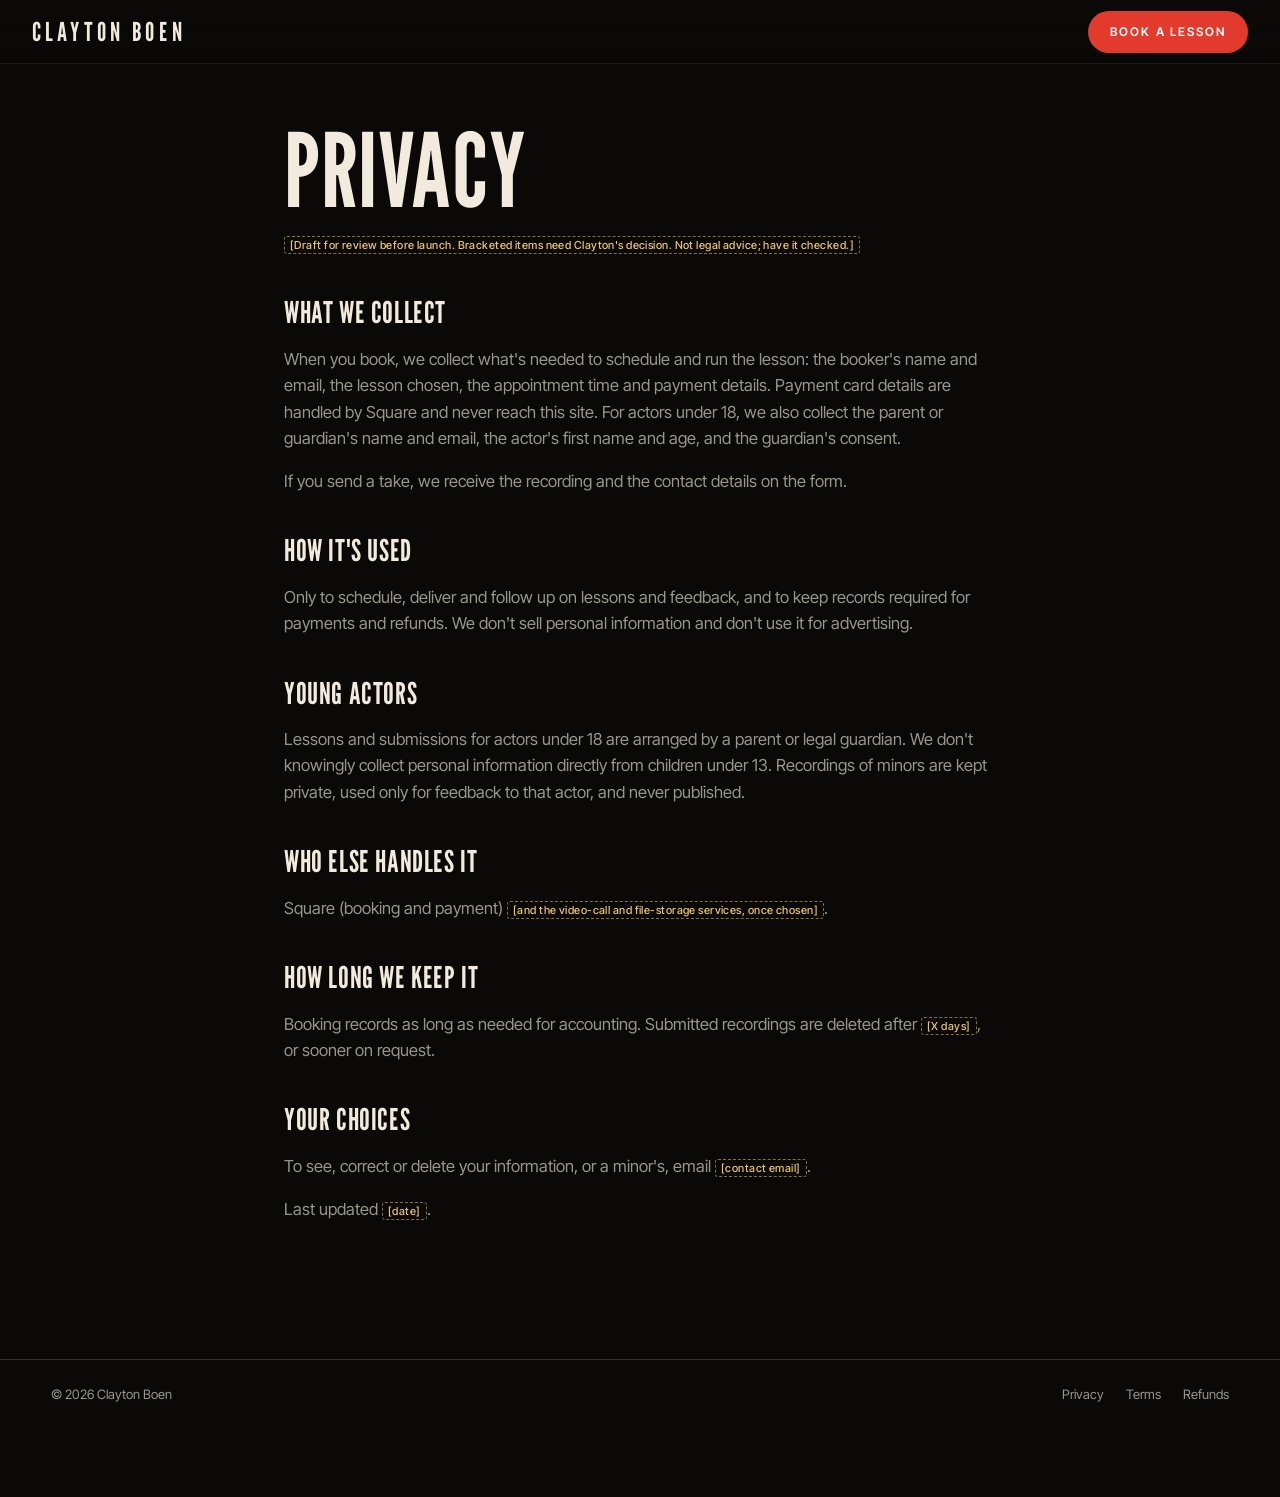
==== privacy.html @ b69810e8 "Add site preview" ====
<!doctype html><html lang="en"><head><meta charset="utf-8"><meta name="viewport" content="width=device-width,initial-scale=1">
<title>Privacy — Clayton Boen</title><link rel="stylesheet" href="site.css"><meta name="robots" content="noindex,nofollow"></head><body>
<header class="bar"><a class="mark" href="index.html">Clayton Boen</a><a class="btn book" href="index.html#book">Book a lesson</a></header>
<main class="doc"><h1>Privacy</h1><p class="draft"><span class="ph">[Draft for review before launch. Bracketed items need Clayton's decision. Not legal advice; have it checked.]</span></p>
<h2>What we collect</h2>
<p>When you book, we collect what's needed to schedule and run the lesson: the booker's name and email, the lesson chosen, the appointment time and payment details. Payment card details are handled by Square and never reach this site. For actors under 18, we also collect the parent or guardian's name and email, the actor's first name and age, and the guardian's consent.</p>
<p>If you send a take, we receive the recording and the contact details on the form.</p>
<h2>How it's used</h2>
<p>Only to schedule, deliver and follow up on lessons and feedback, and to keep records required for payments and refunds. We don't sell personal information and don't use it for advertising.</p>
<h2>Young actors</h2>
<p>Lessons and submissions for actors under 18 are arranged by a parent or legal guardian. We don't knowingly collect personal information directly from children under 13. Recordings of minors are kept private, used only for feedback to that actor, and never published.</p>
<h2>Who else handles it</h2>
<p>Square (booking and payment) <span class="ph">[and the video-call and file-storage services, once chosen]</span>.</p>
<h2>How long we keep it</h2>
<p>Booking records as long as needed for accounting. Submitted recordings are deleted after <span class="ph">[X days]</span>, or sooner on request.</p>
<h2>Your choices</h2>
<p>To see, correct or delete your information, or a minor's, email <span class="ph">[contact email]</span>.</p>
<p>Last updated <span class="ph">[date]</span>.</p>
</main>
<footer class="foot"><span>© 2026 Clayton Boen</span><nav aria-label="Policies"><a href="privacy.html">Privacy</a><a href="terms.html">Terms</a><a href="refunds.html">Refunds</a></nav></footer>
<a class="dock" href="index.html#book">Book a lesson</a></body></html>
---- site.css ----
@font-face{font-family:"League Gothic";src:url(league-gothic.woff2) format("woff2");font-display:swap}
@font-face{font-family:"Inter Tight";src:url(inter-tight-400.woff2) format("woff2");font-weight:400;font-display:swap}
@font-face{font-family:"Inter Tight";src:url(inter-tight-500.woff2) format("woff2");font-weight:500;font-display:swap}
@font-face{font-family:"Inter Tight";src:url(inter-tight-600.woff2) format("woff2");font-weight:600;font-display:swap}
@font-face{font-family:"Instrument Serif";src:url(instrument-serif-italic.woff2) format("woff2");font-style:italic;font-display:swap}
:root{--ink:#0a0908;--ink2:#14110e;--ivory:#f2ebdd;--dim:rgba(242,235,221,.62);--rule:rgba(242,235,221,.18);--red:#e23b2e;--bar:64px;
 --tall:"League Gothic","Oswald",Impact,sans-serif;--sans:"Inter Tight",system-ui,sans-serif;--it:"Instrument Serif",Georgia,serif}
*{box-sizing:border-box}
html{scroll-behavior:smooth;scroll-padding-top:var(--bar)}
body{margin:0;background:var(--ink);color:var(--ivory);font:400 16px/1.5 var(--sans);-webkit-font-smoothing:antialiased}
a{color:inherit}
img{display:block;max-width:100%;height:auto}
.skip{position:absolute;left:-999px}.skip:focus{left:12px;top:12px;z-index:99;background:var(--ivory);color:var(--ink);padding:8px 12px}
.ph{font:500 11px/1.3 var(--sans);letter-spacing:.04em;color:#e9c46a;border:1px dashed rgba(233,196,106,.55);padding:1px 5px;border-radius:3px;white-space:normal}
:focus-visible{outline:2px solid var(--ivory);outline-offset:3px}

/* bar */
.bar{position:fixed;inset:0 0 auto;height:var(--bar);z-index:40;display:flex;align-items:center;gap:36px;padding:0 32px;
 background:linear-gradient(var(--ink),rgba(10,9,8,.92));border-bottom:1px solid rgba(242,235,221,.08)}
.mark{font:400 26px/1 var(--tall);letter-spacing:.16em;text-transform:uppercase;text-decoration:none;margin-right:auto}
.bar nav{display:flex;gap:28px}
.bar nav a{font:500 12px/1 var(--sans);letter-spacing:.18em;text-transform:uppercase;text-decoration:none;color:var(--dim)}
.bar nav a:hover{color:var(--ivory)}
.btn{display:inline-flex;align-items:center;justify-content:center;height:42px;padding:0 22px;border:0;border-radius:999px;background:var(--red);color:#fff;
 font:600 12px/1 var(--sans);letter-spacing:.16em;text-transform:uppercase;text-decoration:none;cursor:pointer;transition:transform .2s,background .2s}
.btn:hover{background:#f04a3c;transform:translateY(-1px)}
.btn:disabled{opacity:.35;cursor:not-allowed;transform:none}

/* first view */
.first{min-height:100svh;padding-top:var(--bar);display:flex;flex-direction:column}
.screen{position:relative;width:100%;height:clamp(300px,calc(100svh - var(--bar) - 250px),41.84vw);background:#000;overflow:hidden}
.reel{position:absolute;inset:0;width:100%;height:100%;object-fit:cover}
.shade{position:absolute;inset:0;pointer-events:none;
 background:linear-gradient(90deg,rgba(0,0,0,.72) 0,rgba(0,0,0,.35) 34%,rgba(0,0,0,0) 60%),linear-gradient(0deg,rgba(0,0,0,.65),rgba(0,0,0,0) 45%),
 radial-gradient(120% 140% at 50% 50%,transparent 60%,rgba(0,0,0,.45))}
.screen::after{content:"";position:absolute;inset:0;pointer-events:none;opacity:.09;mix-blend-mode:overlay;
 background:url("data:image/svg+xml,%3Csvg xmlns='http://www.w3.org/2000/svg' width='160' height='160'%3E%3Cfilter id='n'%3E%3CfeTurbulence baseFrequency='.85' numOctaves='2' stitchTiles='stitch'/%3E%3C/filter%3E%3Crect width='100%25' height='100%25' filter='url(%23n)'/%3E%3C/svg%3E")}
.title{position:absolute;left:clamp(20px,4vw,64px);bottom:clamp(18px,3.4vw,52px);max-width:62%}
h1{margin:0;font:400 clamp(64px,10.2vw,168px)/.82 var(--tall);text-transform:uppercase;letter-spacing:.005em;
 animation:rise 1.4s cubic-bezier(.2,.7,.1,1) both}
.line{margin:14px 0 0;font:400 clamp(14px,1.35vw,20px)/1.35 var(--sans);color:rgba(242,235,221,.86);animation:rise 1.4s .25s cubic-bezier(.2,.7,.1,1) both}
.line b{font-weight:600;color:var(--ivory)}
@keyframes rise{from{opacity:0;transform:translateY(18px)}to{opacity:1;transform:none}}
.pause{position:absolute;right:18px;bottom:16px;width:34px;height:34px;border-radius:50%;border:1px solid rgba(242,235,221,.35);background:rgba(0,0,0,.35);cursor:pointer;opacity:.6}
.pause:hover{opacity:1}
.pause span{position:absolute;left:12px;top:11px;width:10px;height:12px;border-left:3px solid var(--ivory);border-right:3px solid var(--ivory)}
.pause[aria-pressed=true] span{border:0;left:13px;width:0;height:0;border-left:10px solid var(--ivory);border-top:6px solid transparent;border-bottom:6px solid transparent}

.billing{flex:1;display:grid;grid-template-columns:minmax(0,1.08fr) minmax(0,1fr);gap:clamp(24px,3vw,56px);align-items:center;
 padding:clamp(18px,2.2vw,30px) clamp(20px,4vw,64px);background:var(--ink)}
.dir{margin:0 0 2px;font:italic 400 20px/1 var(--it);color:var(--dim)}
.stars{margin:0;display:flex;flex-wrap:wrap;gap:0 .5em;font:400 clamp(34px,3.6vw,58px)/1 var(--tall);text-transform:uppercase;letter-spacing:.02em}
.stars span{white-space:nowrap}.stars span:not(:last-child)::after{content:"";display:inline-block;width:.16em;height:.16em;margin-left:.5em;border-radius:50%;background:var(--red);vertical-align:.32em}
.shows{margin:12px 0 0;font:400 13.5px/1.55 var(--sans);color:var(--dim);max-width:64ch}
.shows b{color:var(--ivory);font-weight:500}

.lessons{display:grid;grid-template-columns:repeat(3,1fr);gap:12px}
.ticket{position:relative;display:grid;grid-template-rows:auto auto 1fr auto;gap:2px;padding:16px 16px 14px;min-height:150px;text-decoration:none;
 border:1px solid var(--rule);border-radius:4px;background:linear-gradient(180deg,rgba(242,235,221,.04),rgba(242,235,221,0));transition:background .25s,border-color .25s,transform .25s}
.ticket::before,.ticket::after{content:"";position:absolute;top:50%;width:14px;height:14px;margin-top:-7px;border-radius:50%;background:var(--ink);border:1px solid var(--rule)}
.ticket::before{left:-8px;clip-path:inset(0 0 0 50%)}.ticket::after{right:-8px;clip-path:inset(0 50% 0 0)}
.ticket:hover{background:var(--ivory);color:var(--ink);border-color:var(--ivory);transform:translateY(-2px)}
.ticket:hover .meta{color:rgba(10,9,8,.6)}
.who{font:400 38px/1 var(--tall);text-transform:uppercase;letter-spacing:.03em}
.meta{font:500 11px/1.3 var(--sans);letter-spacing:.12em;text-transform:uppercase;color:var(--dim)}
.price{align-self:end;font:400 26px/1 var(--tall);letter-spacing:.04em}
.go{margin-top:8px;height:34px;display:flex;align-items:center;justify-content:center;border-radius:999px;background:var(--red);color:#fff;font:600 11px/1 var(--sans);letter-spacing:.18em;text-transform:uppercase}
.fmt{grid-column:1/-1;margin:2px 0 0;font:500 11px/1.4 var(--sans);letter-spacing:.12em;text-transform:uppercase;color:var(--dim)}
.fmt .ph{letter-spacing:.04em;text-transform:none}

/* sections */
section:not(.first){padding:clamp(72px,9vw,140px) clamp(20px,4vw,64px)}
.eyebrow{margin:0 0 36px;font:500 12px/1 var(--sans);letter-spacing:.3em;text-transform:uppercase;color:var(--dim);display:flex;align-items:center;gap:16px}
.eyebrow::after{content:"";flex:1;height:1px;background:var(--rule)}

.roll{list-style:none;margin:0;padding:0;border-top:1px solid var(--rule)}
.roll li{display:grid;grid-template-columns:1fr minmax(0,34%);align-items:center;gap:40px;padding:22px 0;border-bottom:1px solid var(--rule)}
.roll li>div{order:-1}
.roll li img{width:100%;aspect-ratio:2.2;object-fit:cover;border-radius:3px;filter:saturate(.9) contrast(1.04)}
.roll h3{margin:0;font:400 clamp(56px,8.4vw,136px)/.86 var(--tall);text-transform:uppercase}
.roll p{margin:10px 0 0;font:400 18px/1.4 var(--sans)}
.roll .w{margin-top:6px;font:italic 400 24px/1.2 var(--it);color:var(--dim)}
.roll li.t{grid-template-columns:1fr}
.roll li.t h3{font-size:clamp(40px,5.4vw,88px)}
.imdb{margin:24px 0 0;font:500 12px/1 var(--sans);letter-spacing:.16em;text-transform:uppercase}
.imdb a{color:var(--dim);text-decoration:none}.imdb a:hover{color:var(--ivory)}

.set{padding-left:0!important;padding-right:0!important}
.set .eyebrow,.set .cap{margin-left:clamp(20px,4vw,64px);margin-right:clamp(20px,4vw,64px)}
.strip{display:flex;gap:14px;overflow-x:auto;scroll-snap-type:x mandatory;padding:0 clamp(20px,4vw,64px) 14px;scrollbar-width:thin;scrollbar-color:var(--rule) transparent}
.strip figure{flex:0 0 auto;margin:0;height:clamp(260px,34vw,460px);aspect-ratio:4/3;scroll-snap-align:start;overflow:hidden;border-radius:3px}
.strip figure.sq{aspect-ratio:1}
.strip img{width:100%;height:100%;object-fit:cover;transition:transform 1.2s cubic-bezier(.2,.7,.1,1)}
.strip figure:hover img{transform:scale(1.04)}
.cap{font:italic 400 18px/1.3 var(--it);color:var(--dim);margin-top:14px}

.cols{display:grid;grid-template-columns:minmax(0,260px) 1fr;gap:clamp(28px,5vw,80px);align-items:start}
.coach{margin:0}.coach img{width:100%;aspect-ratio:3/4;object-fit:cover;border-radius:3px;filter:grayscale(.15)}
.incl{list-style:none;margin:0;padding:0;counter-reset:i}
.incl li{counter-increment:i;display:grid;grid-template-columns:56px 1fr;padding:20px 0;border-top:1px solid var(--rule);font:400 clamp(17px,1.5vw,22px)/1.45 var(--sans);color:var(--dim)}
.incl li::before{content:counter(i,decimal-leading-zero);font:400 26px/1 var(--tall);color:var(--red);padding-top:3px}
.incl b{color:var(--ivory);font-weight:500}
.btn.big{margin-top:40px;height:54px;padding:0 34px;font-size:13px}

.lead{max-width:56ch;font:400 clamp(17px,1.5vw,22px)/1.45 var(--sans);color:var(--dim);margin:0 0 28px}
.sidelist{display:grid;grid-template-columns:1fr 1fr;gap:14px}
.side{display:flex;flex-direction:column;gap:8px;padding:26px;border:1px solid var(--rule);border-radius:4px;text-decoration:none;transition:background .25s}
.side:hover{background:rgba(242,235,221,.06)}
.side .n{font:400 48px/1 var(--tall);text-transform:uppercase}
.side .n::after{content:"  ↓";font-family:var(--sans);font-size:20px;color:var(--red)}
.side .m{font:400 13px/1.45 var(--sans);color:var(--dim)}
.submit{margin-top:22px;border:1px solid var(--rule);border-radius:4px;padding:0 22px}
.submit summary{cursor:pointer;padding:18px 0;font:600 12px/1 var(--sans);letter-spacing:.16em;text-transform:uppercase}
.submit form{display:grid;gap:14px;padding-bottom:22px;max-width:640px}
fieldset{border:0;margin:0;padding:0}
legend{font:500 11px/1 var(--sans);letter-spacing:.16em;text-transform:uppercase;color:var(--dim);margin-bottom:10px}
.age{display:flex;gap:22px;flex-wrap:wrap}
label{display:grid;gap:6px;font:500 13px/1.35 var(--sans)}
input:not([type=radio]):not([type=checkbox]){height:44px;padding:0 12px;border:1px solid var(--rule);border-radius:3px;background:rgba(242,235,221,.04);color:var(--ivory);font:400 15px var(--sans)}
input[type=file]{padding-top:10px!important}
.chk{grid-template-columns:20px 1fr;align-items:start;font-weight:400;color:var(--dim)}
.chk input{margin:2px 0 0;accent-color:var(--red);width:16px;height:16px}
.age label{display:flex;gap:8px;align-items:center}
.age input{accent-color:var(--red)}
.g{display:grid;gap:14px}
#take.minor .only-adult,#take:not(.minor) .only-minor{display:none}

.foot{display:flex;justify-content:space-between;align-items:center;gap:20px;padding:28px clamp(20px,4vw,64px) 96px;border-top:1px solid var(--rule);font:400 13px/1 var(--sans);color:var(--dim)}
.foot nav{display:flex;gap:22px}.foot a{text-decoration:none}.foot a:hover{color:var(--ivory)}

/* persistent mobile book */
.dock{display:none}

/* booking slate */
.slate{width:min(560px,calc(100vw - 24px));max-height:calc(100svh - 24px);padding:0 28px 26px;border:1px solid var(--rule);border-radius:6px;background:var(--ink2);color:var(--ivory);overflow:auto}
.slate::backdrop{background:rgba(0,0,0,.72);backdrop-filter:blur(6px)}
.slate[open]{animation:pop .45s cubic-bezier(.2,.7,.1,1)}
@keyframes pop{from{opacity:0;transform:translateY(16px) scale(.98)}}
.clap{height:30px;margin:0 -28px 22px;position:relative;overflow:hidden;background:#111}
.clap i{position:absolute;inset:0;background:repeating-linear-gradient(-45deg,var(--ivory) 0 22px,#111 22px 44px);transform-origin:0 100%;animation:clap .6s .15s cubic-bezier(.6,0,.3,1) both}
@keyframes clap{from{transform:rotate(-9deg)}70%{transform:rotate(0)}85%{transform:rotate(-1.2deg)}to{transform:rotate(0)}}
.x{position:absolute;right:8px;top:36px}.x button{width:36px;height:36px;border:0;background:none;color:var(--dim);font-size:28px;cursor:pointer}
.slate h2{margin:0 0 18px;font:400 44px/1 var(--tall);text-transform:uppercase}
#bookform{display:grid;gap:16px}
.pick{display:grid;grid-template-columns:repeat(3,1fr);gap:8px}
.pick legend{grid-column:1/-1}
.pick label{position:relative;display:flex;flex-direction:column;gap:2px;padding:12px;border:1px solid var(--rule);border-radius:4px;cursor:pointer}
.pick input{position:absolute;opacity:0}
.pick span{font:400 28px/1 var(--tall);text-transform:uppercase}
.pick em{font:400 13px/1 var(--sans);font-style:normal;color:var(--dim)}
.pick label:has(input:checked){border-color:var(--red);background:rgba(226,59,46,.1)}
.pick label:has(input:focus-visible){outline:2px solid var(--ivory)}
.minor{display:grid;gap:14px}.minor[hidden]{display:none}
.row{display:grid;grid-template-columns:1fr 1fr;gap:12px}
.note{margin:0;font:400 14px/1.4 var(--sans);color:var(--ivory)}
.btn.go{height:52px;width:100%;font-size:13px}
.err{margin:0;color:#ff8a7f;font:500 13px var(--sans)}
.sq{margin:0;font:400 12px/1.5 var(--sans);color:var(--dim);text-align:center}
.done{padding:20px 0 6px;text-align:center}.done .big{font:400 34px/1 var(--tall);text-transform:uppercase;margin:0 0 12px}

@media (max-width:1100px){
 .bar nav{display:none}
 .billing{grid-template-columns:1fr;gap:16px;align-content:start}
}
@media (max-width:700px){
 :root{--bar:52px}
 .bar{padding:0 16px;gap:12px}
 .mark{font-size:21px;letter-spacing:.14em}
 .bar .book{display:none}
 .screen{height:auto;aspect-ratio:4/3}
 .shade{background:linear-gradient(0deg,rgba(0,0,0,.82),rgba(0,0,0,0) 62%)}
 .title{left:16px;right:16px;bottom:14px;max-width:none}
 h1{font-size:62px}
 .line{margin-top:8px;font-size:13.5px}
 .pause{top:10px;bottom:auto;right:10px;width:30px;height:30px}
 .pause span{left:10px;top:9px}
 .billing{padding:14px 16px 90px;gap:12px}
 .dir{font-size:15px}
 .stars{font-size:29px;gap:0 .4em}
 .shows{font-size:11.5px;margin-top:7px;line-height:1.5}
 .lessons{grid-template-columns:1fr;gap:6px}
 .ticket{grid-template-columns:72px 1fr auto auto;grid-template-rows:1fr;align-items:center;gap:10px;min-height:0;padding:8px 8px 8px 14px}
 .ticket::before,.ticket::after{display:none}
 .who{font-size:27px}.meta{font-size:10px;letter-spacing:.08em}
 .price{align-self:center;font-size:21px}
 .go{margin:0;height:32px;padding:0 14px}
 .fmt{font-size:10px}
 .dock{display:flex;position:fixed;left:12px;right:12px;bottom:calc(12px + env(safe-area-inset-bottom));z-index:45;height:52px;align-items:center;justify-content:center;border-radius:999px;background:var(--red);color:#fff;text-decoration:none;font:600 13px/1 var(--sans);letter-spacing:.18em;text-transform:uppercase;box-shadow:0 10px 30px rgba(0,0,0,.5)}
 .roll li{grid-template-columns:1fr;gap:16px}
 .roll li>div{order:0}
 .roll p{font-size:16px}
 .cols{grid-template-columns:1fr}.coach{max-width:240px}
 .sidelist{grid-template-columns:1fr}
 .row{grid-template-columns:1fr}
 .slate{padding:0 18px 20px}.clap{margin:0 -18px 18px}
 .foot{flex-direction:column;align-items:flex-start}
}
@media (prefers-reduced-motion:reduce){*{animation:none!important;transition:none!important;scroll-behavior:auto!important}}
input[aria-invalid=true]{border-color:#ff8a7f!important;outline:1px solid #ff8a7f}
.doc{max-width:760px;margin:0 auto;padding:calc(var(--bar) + 64px) 24px 120px}
.doc h1{font-size:clamp(56px,8vw,104px);animation:none}
.doc h2{font:400 30px/1.1 var(--tall);text-transform:uppercase;letter-spacing:.02em;margin:40px 0 10px}
.doc p,.doc li{color:var(--dim);font-size:16.5px;line-height:1.6}
.doc .draft{margin:18px 0 36px}

[hidden]{display:none!important}
.agree{margin:0;font:400 12.5px/1.5 var(--sans);color:var(--dim)}
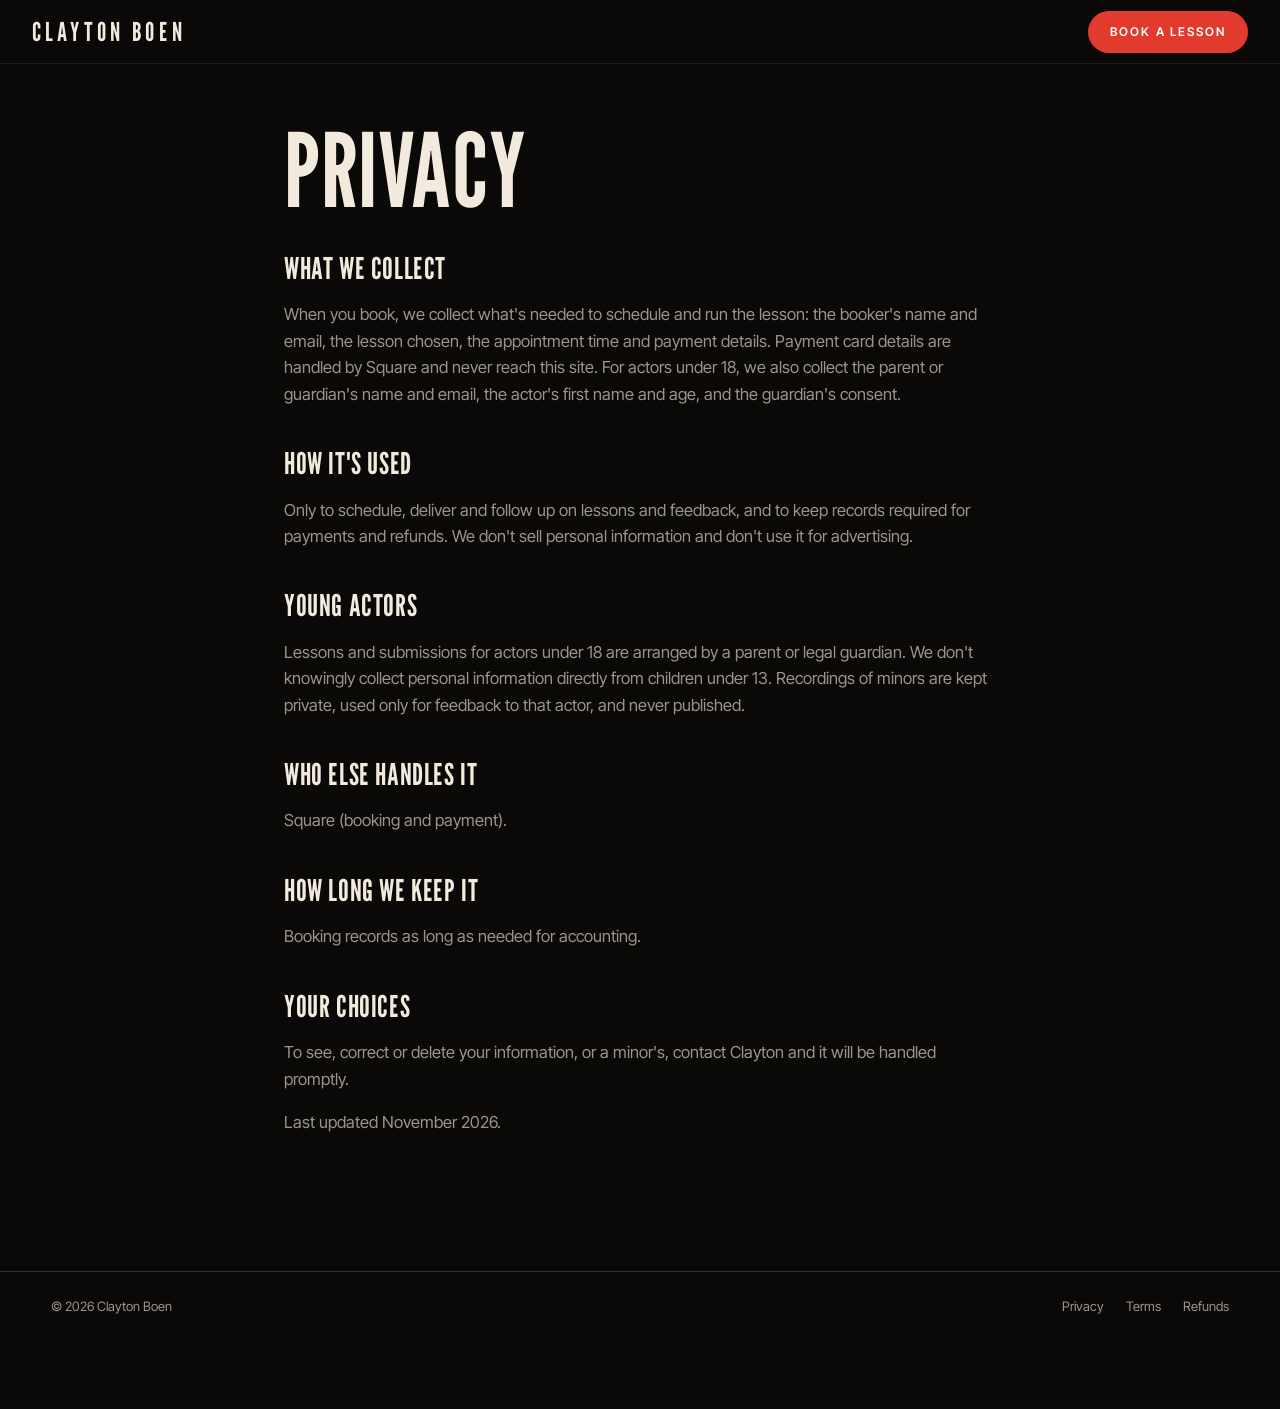
==== commit 9525efc6: "Remove placeholders" ====
--- a/privacy.html
+++ b/privacy.html
@@ -1,21 +1,20 @@
 <!doctype html><html lang="en"><head><meta charset="utf-8"><meta name="viewport" content="width=device-width,initial-scale=1">
 <title>Privacy — Clayton Boen</title><link rel="stylesheet" href="site.css"><meta name="robots" content="noindex,nofollow"></head><body>
 <header class="bar"><a class="mark" href="index.html">Clayton Boen</a><a class="btn book" href="index.html#book">Book a lesson</a></header>
-<main class="doc"><h1>Privacy</h1><p class="draft"><span class="ph">[Draft for review before launch. Bracketed items need Clayton's decision. Not legal advice; have it checked.]</span></p>
+<main class="doc"><h1>Privacy</h1>
 <h2>What we collect</h2>
 <p>When you book, we collect what's needed to schedule and run the lesson: the booker's name and email, the lesson chosen, the appointment time and payment details. Payment card details are handled by Square and never reach this site. For actors under 18, we also collect the parent or guardian's name and email, the actor's first name and age, and the guardian's consent.</p>
-<p>If you send a take, we receive the recording and the contact details on the form.</p>
 <h2>How it's used</h2>
 <p>Only to schedule, deliver and follow up on lessons and feedback, and to keep records required for payments and refunds. We don't sell personal information and don't use it for advertising.</p>
 <h2>Young actors</h2>
 <p>Lessons and submissions for actors under 18 are arranged by a parent or legal guardian. We don't knowingly collect personal information directly from children under 13. Recordings of minors are kept private, used only for feedback to that actor, and never published.</p>
 <h2>Who else handles it</h2>
-<p>Square (booking and payment) <span class="ph">[and the video-call and file-storage services, once chosen]</span>.</p>
+<p>Square (booking and payment).</p>
 <h2>How long we keep it</h2>
-<p>Booking records as long as needed for accounting. Submitted recordings are deleted after <span class="ph">[X days]</span>, or sooner on request.</p>
+<p>Booking records as long as needed for accounting.</p>
 <h2>Your choices</h2>
-<p>To see, correct or delete your information, or a minor's, email <span class="ph">[contact email]</span>.</p>
-<p>Last updated <span class="ph">[date]</span>.</p>
+<p>To see, correct or delete your information, or a minor's, contact Clayton and it will be handled promptly.</p>
+<p>Last updated November 2026.</p>
 </main>
 <footer class="foot"><span>© 2026 Clayton Boen</span><nav aria-label="Policies"><a href="privacy.html">Privacy</a><a href="terms.html">Terms</a><a href="refunds.html">Refunds</a></nav></footer>
 <a class="dock" href="index.html#book">Book a lesson</a></body></html>
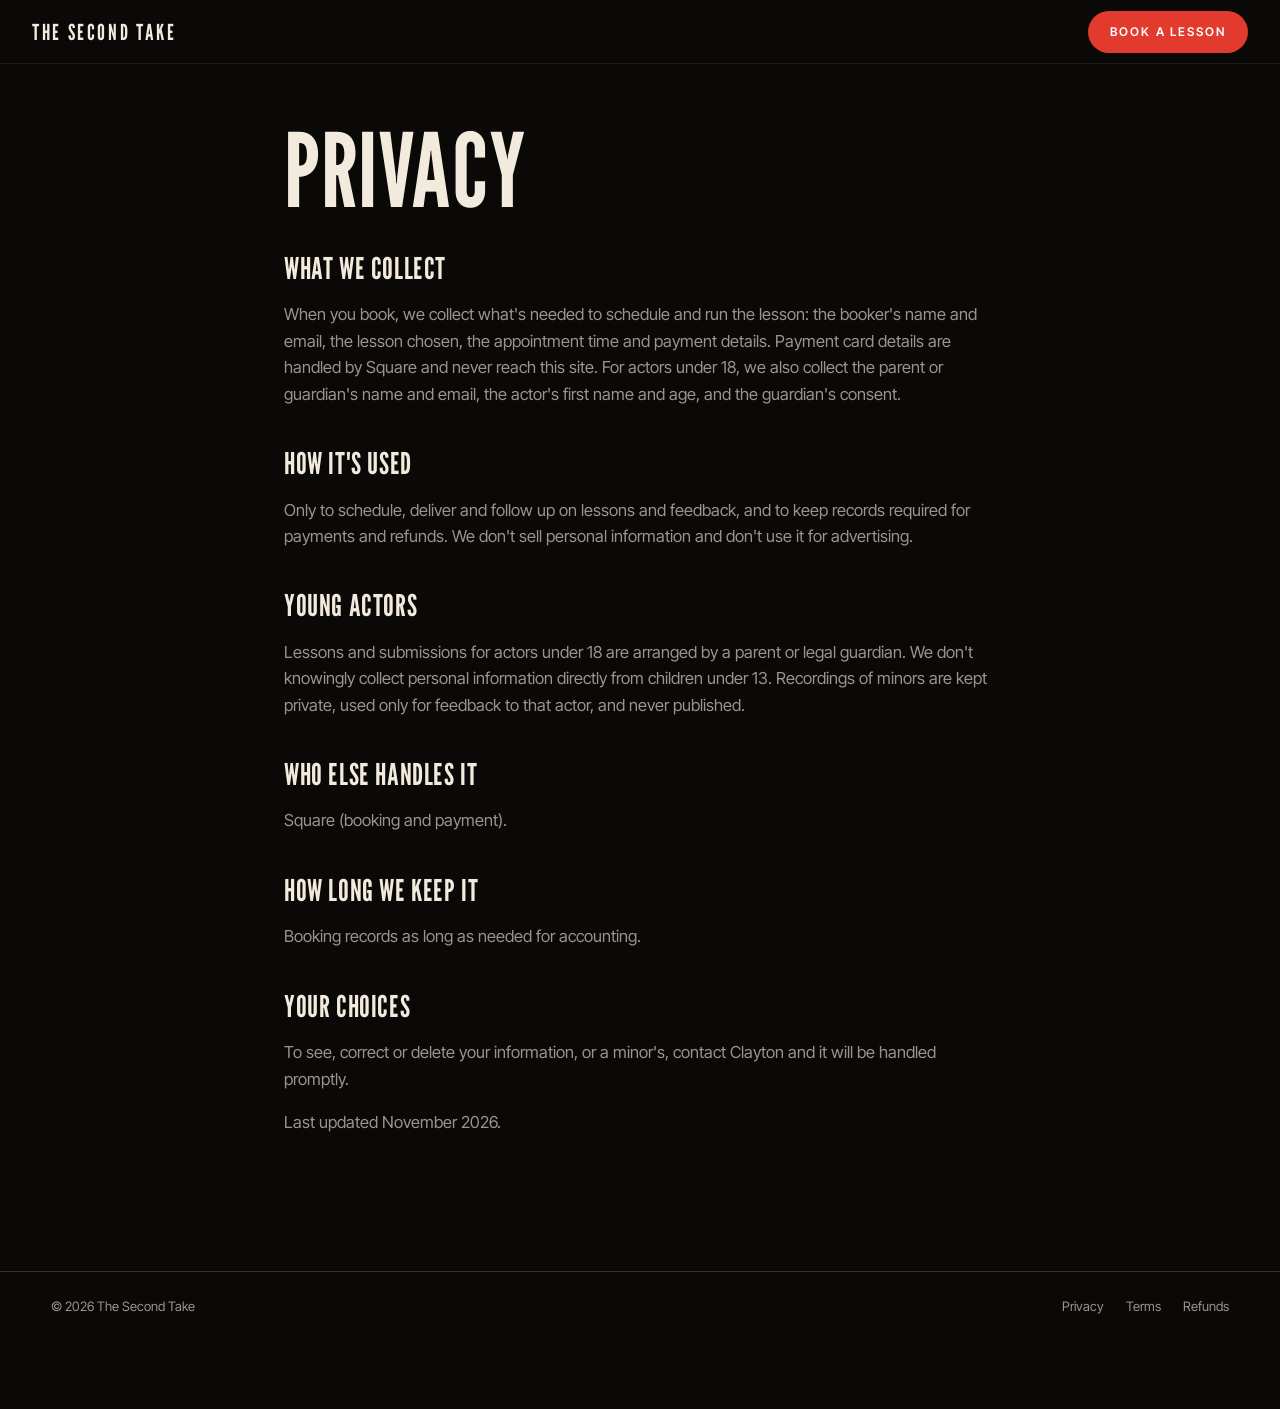
==== commit 581b20cc: "Brand header as The Second Take" ====
--- a/privacy.html
+++ b/privacy.html
@@ -1,6 +1,6 @@
 <!doctype html><html lang="en"><head><meta charset="utf-8"><meta name="viewport" content="width=device-width,initial-scale=1">
-<title>Privacy — Clayton Boen</title><link rel="stylesheet" href="site.css"><meta name="robots" content="noindex,nofollow"></head><body>
-<header class="bar"><a class="mark" href="index.html">Clayton Boen</a><a class="btn book" href="index.html#book">Book a lesson</a></header>
+<title>Privacy — The Second Take</title><link rel="stylesheet" href="site.css?v=5"><link rel="canonical" href="https://onlineactingclasses.net/privacy.html"></head><body>
+<header class="bar"><a class="mark" href="index.html">The Second Take</a><a class="btn book" href="https://book.squareup.com/appointments/0yy4l3ndkojgi0/location/LSBAFZRDBBQDV" target="_blank" rel="noopener">Book a lesson</a></header>
 <main class="doc"><h1>Privacy</h1>
 <h2>What we collect</h2>
 <p>When you book, we collect what's needed to schedule and run the lesson: the booker's name and email, the lesson chosen, the appointment time and payment details. Payment card details are handled by Square and never reach this site. For actors under 18, we also collect the parent or guardian's name and email, the actor's first name and age, and the guardian's consent.</p>
@@ -16,5 +16,5 @@
 <p>To see, correct or delete your information, or a minor's, contact Clayton and it will be handled promptly.</p>
 <p>Last updated November 2026.</p>
 </main>
-<footer class="foot"><span>© 2026 Clayton Boen</span><nav aria-label="Policies"><a href="privacy.html">Privacy</a><a href="terms.html">Terms</a><a href="refunds.html">Refunds</a></nav></footer>
-<a class="dock" href="index.html#book">Book a lesson</a></body></html>
+<footer class="foot"><span>© 2026 The Second Take</span><nav aria-label="Policies"><a href="privacy.html">Privacy</a><a href="terms.html">Terms</a><a href="refunds.html">Refunds</a></nav></footer>
+<a class="dock" href="https://book.squareup.com/appointments/0yy4l3ndkojgi0/location/LSBAFZRDBBQDV" target="_blank" rel="noopener">Book a lesson</a></body></html>
--- a/site.css
+++ b/site.css
@@ -17,7 +17,7 @@
 /* bar */
 .bar{position:fixed;inset:0 0 auto;height:var(--bar);z-index:40;display:flex;align-items:center;gap:36px;padding:0 32px;
  background:linear-gradient(var(--ink),rgba(10,9,8,.92));border-bottom:1px solid rgba(242,235,221,.08)}
-.mark{font:400 26px/1 var(--tall);letter-spacing:.16em;text-transform:uppercase;text-decoration:none;margin-right:auto}
+.mark{font:400 22px/1 var(--tall);letter-spacing:.12em;text-transform:uppercase;text-decoration:none;margin-right:auto}
 .bar nav{display:flex;gap:28px}
 .bar nav a{font:500 12px/1 var(--sans);letter-spacing:.18em;text-transform:uppercase;text-decoration:none;color:var(--dim)}
 .bar nav a:hover{color:var(--ivory)}
@@ -165,7 +165,7 @@
 @media (max-width:700px){
  :root{--bar:52px}
  .bar{padding:0 16px;gap:12px}
- .mark{font-size:21px;letter-spacing:.14em}
+ .mark{font-size:17px;letter-spacing:.1em}
  .bar .book{display:none}
  .screen{height:auto;aspect-ratio:4/3}
  .shade{background:linear-gradient(0deg,rgba(0,0,0,.82),rgba(0,0,0,0) 62%)}
@@ -205,3 +205,18 @@
 
 [hidden]{display:none!important}
 .agree{margin:0;font:400 12.5px/1.5 var(--sans);color:var(--dim)}
+
+.rates{list-style:none;margin:16px 0 0;padding:0}
+.rates li{display:flex;justify-content:space-between;align-items:baseline;gap:16px;padding:14px 0;border-top:1px solid var(--rule);font:400 16px/1.3 var(--sans)}
+.rates b{font:400 28px/1 var(--tall);letter-spacing:.04em}
+.slate .btn.go{height:auto;min-height:52px;padding:14px 18px;text-align:center;white-space:normal;line-height:1.35}
+
+.fmt.pkgs{margin-top:6px}
+.fmt a{color:var(--ivory);text-decoration:underline;text-underline-offset:3px}
+.fmt a:hover{color:#fff}
+.packs{margin-top:22px;padding-top:4px;border-top:1px solid var(--rule)}
+.packs-h{margin:0 0 4px;font:500 11px/1.4 var(--sans);letter-spacing:.12em;text-transform:uppercase;color:var(--dim)}
+.pack{display:flex;justify-content:space-between;align-items:baseline;gap:16px;padding:12px 0;border-bottom:1px solid var(--rule);text-decoration:none;font:400 16px/1.3 var(--sans);color:var(--ivory)}
+.pack b{font:400 28px/1 var(--tall);letter-spacing:.04em}
+.pack:hover{color:#fff}
+.pack:hover b{color:var(--red)}
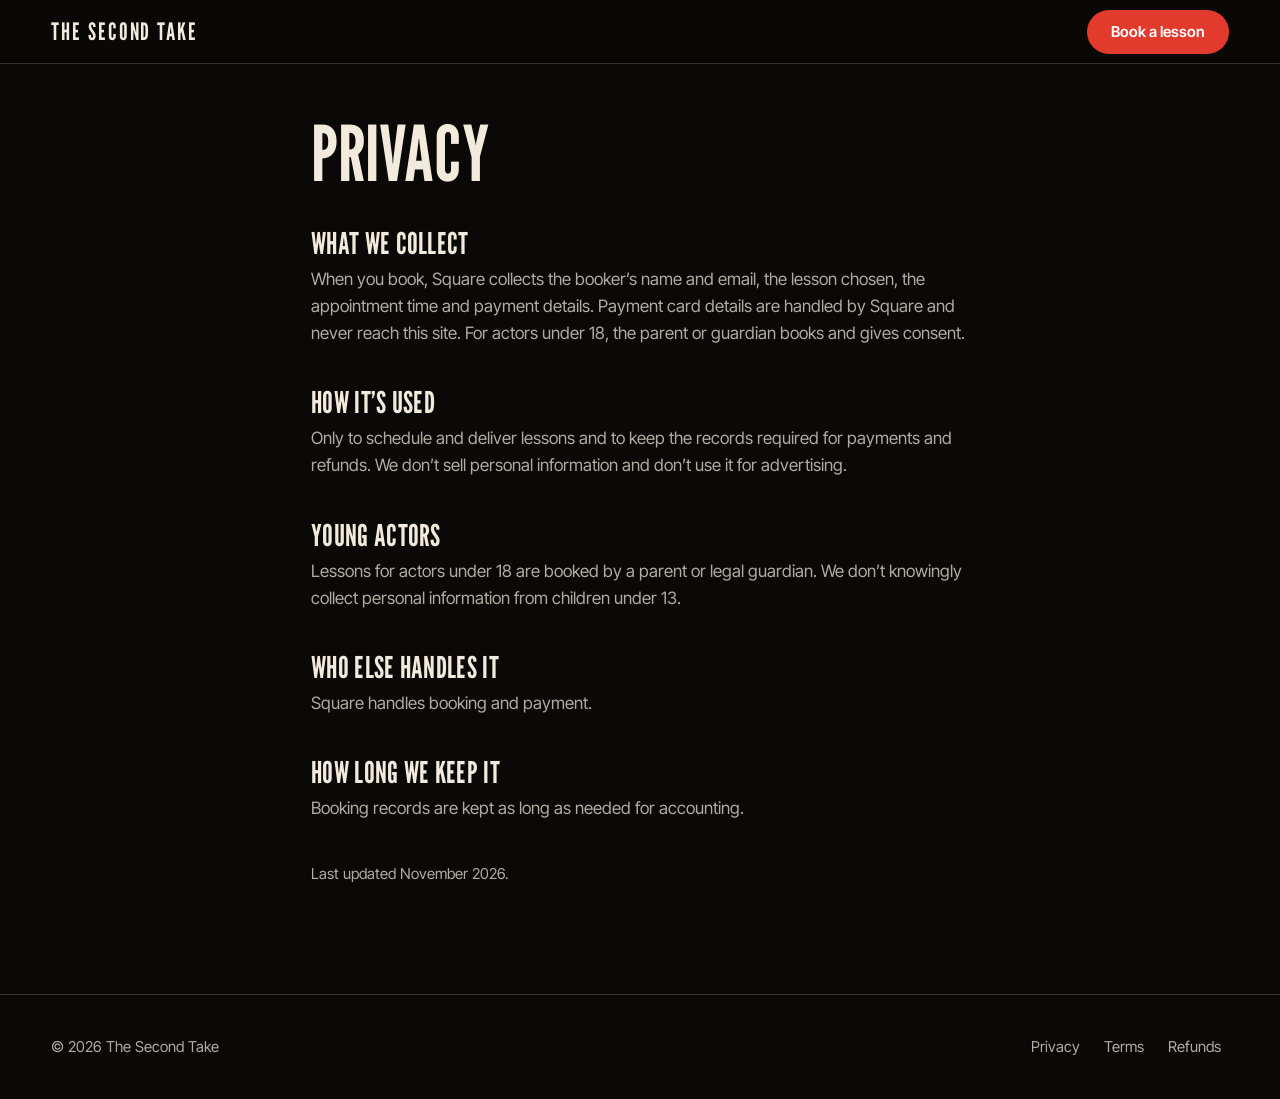
==== commit b7b344c0: "Professional cleanup (v6)" ====
--- a/privacy.html
+++ b/privacy.html
@@ -1,20 +1,33 @@
-<!doctype html><html lang="en"><head><meta charset="utf-8"><meta name="viewport" content="width=device-width,initial-scale=1">
-<title>Privacy — The Second Take</title><link rel="stylesheet" href="site.css?v=5"><link rel="canonical" href="https://onlineactingclasses.net/privacy.html"></head><body>
-<header class="bar"><a class="mark" href="index.html">The Second Take</a><a class="btn book" href="https://book.squareup.com/appointments/0yy4l3ndkojgi0/location/LSBAFZRDBBQDV" target="_blank" rel="noopener">Book a lesson</a></header>
-<main class="doc"><h1>Privacy</h1>
+<!doctype html>
+<html lang="en">
+<head>
+<meta charset="utf-8">
+<meta name="viewport" content="width=device-width,initial-scale=1,viewport-fit=cover">
+<title>Privacy | The Second Take</title>
+<meta name="description" content="How The Second Take handles the information collected when you book an online acting lesson.">
+<link rel="canonical" href="https://onlineactingclasses.net/privacy.html">
+<link rel="icon" href="favicon.svg" type="image/svg+xml">
+<link rel="icon" href="favicon-32.png" type="image/png" sizes="32x32">
+<link rel="apple-touch-icon" href="apple-touch-icon.png">
+<meta name="theme-color" content="#0a0908">
+<link rel="stylesheet" href="site.css?v=6">
+</head>
+<body>
+<header class="bar"><a class="mark" href="index.html">The Second Take</a><a class="btn book" href="https://book.squareup.com/appointments/0yy4l3ndkojgi0/location/LSBAFZRDBBQDV" target="_blank" rel="noopener">Book a lesson<span class="sr"> (opens in a new tab)</span></a></header>
+<main class="doc">
+<h1>Privacy</h1>
 <h2>What we collect</h2>
-<p>When you book, we collect what's needed to schedule and run the lesson: the booker's name and email, the lesson chosen, the appointment time and payment details. Payment card details are handled by Square and never reach this site. For actors under 18, we also collect the parent or guardian's name and email, the actor's first name and age, and the guardian's consent.</p>
-<h2>How it's used</h2>
-<p>Only to schedule, deliver and follow up on lessons and feedback, and to keep records required for payments and refunds. We don't sell personal information and don't use it for advertising.</p>
+<p>When you book, Square collects the booker&rsquo;s name and email, the lesson chosen, the appointment time and payment details. Payment card details are handled by Square and never reach this site. For actors under 18, the parent or guardian books and gives consent.</p>
+<h2>How it&rsquo;s used</h2>
+<p>Only to schedule and deliver lessons and to keep the records required for payments and refunds. We don&rsquo;t sell personal information and don&rsquo;t use it for advertising.</p>
 <h2>Young actors</h2>
-<p>Lessons and submissions for actors under 18 are arranged by a parent or legal guardian. We don't knowingly collect personal information directly from children under 13. Recordings of minors are kept private, used only for feedback to that actor, and never published.</p>
+<p>Lessons for actors under 18 are booked by a parent or legal guardian. We don&rsquo;t knowingly collect personal information from children under 13.</p>
 <h2>Who else handles it</h2>
-<p>Square (booking and payment).</p>
+<p>Square handles booking and payment.</p>
 <h2>How long we keep it</h2>
-<p>Booking records as long as needed for accounting.</p>
-<h2>Your choices</h2>
-<p>To see, correct or delete your information, or a minor's, contact Clayton and it will be handled promptly.</p>
-<p>Last updated November 2026.</p>
+<p>Booking records are kept as long as needed for accounting.</p>
+<p class="upd">Last updated November 2026.</p>
 </main>
-<footer class="foot"><span>© 2026 The Second Take</span><nav aria-label="Policies"><a href="privacy.html">Privacy</a><a href="terms.html">Terms</a><a href="refunds.html">Refunds</a></nav></footer>
-<a class="dock" href="https://book.squareup.com/appointments/0yy4l3ndkojgi0/location/LSBAFZRDBBQDV" target="_blank" rel="noopener">Book a lesson</a></body></html>
+<footer class="foot"><span>&copy; 2026 The Second Take</span><nav aria-label="Policies"><a href="privacy.html">Privacy</a><a href="terms.html">Terms</a><a href="refunds.html">Refunds</a></nav></footer>
+</body>
+</html>
--- a/site.css
+++ b/site.css
@@ -2,221 +2,133 @@
 @font-face{font-family:"Inter Tight";src:url(inter-tight-400.woff2) format("woff2");font-weight:400;font-display:swap}
 @font-face{font-family:"Inter Tight";src:url(inter-tight-500.woff2) format("woff2");font-weight:500;font-display:swap}
 @font-face{font-family:"Inter Tight";src:url(inter-tight-600.woff2) format("woff2");font-weight:600;font-display:swap}
-@font-face{font-family:"Instrument Serif";src:url(instrument-serif-italic.woff2) format("woff2");font-style:italic;font-display:swap}
-:root{--ink:#0a0908;--ink2:#14110e;--ivory:#f2ebdd;--dim:rgba(242,235,221,.62);--rule:rgba(242,235,221,.18);--red:#e23b2e;--bar:64px;
- --tall:"League Gothic","Oswald",Impact,sans-serif;--sans:"Inter Tight",system-ui,sans-serif;--it:"Instrument Serif",Georgia,serif}
+:root{--ink:#0a0908;--ivory:#f2ebdd;--dim:rgba(242,235,221,.72);--rule:rgba(242,235,221,.18);--red:#e23b2e;--bar:64px;--pad:clamp(20px,4vw,64px);
+ --tall:"League Gothic","Oswald",Impact,sans-serif;--sans:"Inter Tight",system-ui,sans-serif}
 *{box-sizing:border-box}
-html{scroll-behavior:smooth;scroll-padding-top:var(--bar)}
-body{margin:0;background:var(--ink);color:var(--ivory);font:400 16px/1.5 var(--sans);-webkit-font-smoothing:antialiased}
+html{scroll-behavior:smooth;scroll-padding-top:calc(var(--bar) + 8px)}
+body{margin:0;background:var(--ink);color:var(--ivory);font:400 17px/1.55 var(--sans);-webkit-font-smoothing:antialiased}
 a{color:inherit}
 img{display:block;max-width:100%;height:auto}
+.sr{position:absolute;width:1px;height:1px;overflow:hidden;clip:rect(0 0 0 0);white-space:nowrap}
 .skip{position:absolute;left:-999px}.skip:focus{left:12px;top:12px;z-index:99;background:var(--ivory);color:var(--ink);padding:8px 12px}
-.ph{font:500 11px/1.3 var(--sans);letter-spacing:.04em;color:#e9c46a;border:1px dashed rgba(233,196,106,.55);padding:1px 5px;border-radius:3px;white-space:normal}
 :focus-visible{outline:2px solid var(--ivory);outline-offset:3px}
+[hidden]{display:none!important}
 
-/* bar */
-.bar{position:fixed;inset:0 0 auto;height:var(--bar);z-index:40;display:flex;align-items:center;gap:36px;padding:0 32px;
- background:linear-gradient(var(--ink),rgba(10,9,8,.92));border-bottom:1px solid rgba(242,235,221,.08)}
-.mark{font:400 22px/1 var(--tall);letter-spacing:.12em;text-transform:uppercase;text-decoration:none;margin-right:auto}
+/* header */
+.bar{position:fixed;inset:0 0 auto;height:var(--bar);z-index:40;display:flex;align-items:center;gap:28px;padding:0 var(--pad);
+ background:rgba(10,9,8,.96);border-bottom:1px solid var(--rule)}
+.mark{font:400 24px/1 var(--tall);letter-spacing:.08em;text-transform:uppercase;text-decoration:none;margin-right:auto;white-space:nowrap}
 .bar nav{display:flex;gap:28px}
-.bar nav a{font:500 12px/1 var(--sans);letter-spacing:.18em;text-transform:uppercase;text-decoration:none;color:var(--dim)}
+.bar nav a{font:500 15px/1 var(--sans);text-decoration:none;color:var(--dim);padding:10px 0}
 .bar nav a:hover{color:var(--ivory)}
-.btn{display:inline-flex;align-items:center;justify-content:center;height:42px;padding:0 22px;border:0;border-radius:999px;background:var(--red);color:#fff;
- font:600 12px/1 var(--sans);letter-spacing:.16em;text-transform:uppercase;text-decoration:none;cursor:pointer;transition:transform .2s,background .2s}
-.btn:hover{background:#f04a3c;transform:translateY(-1px)}
-.btn:disabled{opacity:.35;cursor:not-allowed;transform:none}
+.btn{display:inline-flex;align-items:center;justify-content:center;min-height:44px;padding:0 24px;border:0;border-radius:999px;background:var(--red);color:#fff;
+ font:600 15px/1 var(--sans);text-decoration:none;cursor:pointer;transition:background .2s}
+.btn:hover{background:#ee4a3c}
+.btn.big{min-height:54px;padding:0 34px;font-size:17px}
+.menu{display:none;width:44px;height:44px;border:1px solid var(--rule);border-radius:50%;background:none;color:var(--ivory);cursor:pointer;position:relative;padding:0}
+.menu i,.menu i::before,.menu i::after{position:absolute;left:13px;width:16px;height:2px;background:var(--ivory);content:"";transition:transform .2s,opacity .2s}
+.menu i{top:20px}.menu i::before{top:-5px;left:0}.menu i::after{top:5px;left:0}
+.bar.open .menu i{background:transparent}
+.bar.open .menu i::before{transform:translateY(5px) rotate(45deg)}
+.bar.open .menu i::after{transform:translateY(-5px) rotate(-45deg)}
 
-/* first view */
-.first{min-height:100svh;padding-top:var(--bar);display:flex;flex-direction:column}
-.screen{position:relative;width:100%;height:clamp(300px,calc(100svh - var(--bar) - 250px),41.84vw);background:#000;overflow:hidden}
+/* hero */
+.first{padding-top:var(--bar)}
+.screen{position:relative;width:100%;height:clamp(320px,64svh,680px);background:#000;overflow:hidden}
 .reel{position:absolute;inset:0;width:100%;height:100%;object-fit:cover}
 .shade{position:absolute;inset:0;pointer-events:none;
- background:linear-gradient(90deg,rgba(0,0,0,.72) 0,rgba(0,0,0,.35) 34%,rgba(0,0,0,0) 60%),linear-gradient(0deg,rgba(0,0,0,.65),rgba(0,0,0,0) 45%),
- radial-gradient(120% 140% at 50% 50%,transparent 60%,rgba(0,0,0,.45))}
-.screen::after{content:"";position:absolute;inset:0;pointer-events:none;opacity:.09;mix-blend-mode:overlay;
- background:url("data:image/svg+xml,%3Csvg xmlns='http://www.w3.org/2000/svg' width='160' height='160'%3E%3Cfilter id='n'%3E%3CfeTurbulence baseFrequency='.85' numOctaves='2' stitchTiles='stitch'/%3E%3C/filter%3E%3Crect width='100%25' height='100%25' filter='url(%23n)'/%3E%3C/svg%3E")}
-.title{position:absolute;left:clamp(20px,4vw,64px);bottom:clamp(18px,3.4vw,52px);max-width:62%}
-h1{margin:0;font:400 clamp(64px,10.2vw,168px)/.82 var(--tall);text-transform:uppercase;letter-spacing:.005em;
- animation:rise 1.4s cubic-bezier(.2,.7,.1,1) both}
-.line{margin:14px 0 0;font:400 clamp(14px,1.35vw,20px)/1.35 var(--sans);color:rgba(242,235,221,.86);animation:rise 1.4s .25s cubic-bezier(.2,.7,.1,1) both}
+ background:linear-gradient(90deg,rgba(0,0,0,.72) 0,rgba(0,0,0,.3) 38%,rgba(0,0,0,0) 62%),linear-gradient(0deg,rgba(0,0,0,.6),rgba(0,0,0,0) 45%)}
+.title{position:absolute;left:var(--pad);bottom:clamp(20px,3.4vw,52px);max-width:62%}
+h1{margin:0;font:400 clamp(64px,9.4vw,152px)/.88 var(--tall);text-transform:uppercase;animation:rise 1.2s cubic-bezier(.2,.7,.1,1) both}
+.line{margin:16px 0 0;font:400 clamp(16px,1.5vw,22px)/1.4 var(--sans);color:rgba(242,235,221,.92);max-width:34em;animation:rise 1.2s .2s cubic-bezier(.2,.7,.1,1) both}
 .line b{font-weight:600;color:var(--ivory)}
-@keyframes rise{from{opacity:0;transform:translateY(18px)}to{opacity:1;transform:none}}
-.pause{position:absolute;right:18px;bottom:16px;width:34px;height:34px;border-radius:50%;border:1px solid rgba(242,235,221,.35);background:rgba(0,0,0,.35);cursor:pointer;opacity:.6}
+@keyframes rise{from{opacity:0;transform:translateY(14px)}to{opacity:1;transform:none}}
+.pause{position:absolute;right:18px;bottom:16px;width:44px;height:44px;border-radius:50%;border:1px solid rgba(242,235,221,.45);background:rgba(0,0,0,.45);cursor:pointer;opacity:.8}
 .pause:hover{opacity:1}
-.pause span{position:absolute;left:12px;top:11px;width:10px;height:12px;border-left:3px solid var(--ivory);border-right:3px solid var(--ivory)}
-.pause[aria-pressed=true] span{border:0;left:13px;width:0;height:0;border-left:10px solid var(--ivory);border-top:6px solid transparent;border-bottom:6px solid transparent}
-
-.billing{flex:1;display:grid;grid-template-columns:minmax(0,1.08fr) minmax(0,1fr);gap:clamp(24px,3vw,56px);align-items:center;
- padding:clamp(18px,2.2vw,30px) clamp(20px,4vw,64px);background:var(--ink)}
-.dir{margin:0 0 2px;font:italic 400 20px/1 var(--it);color:var(--dim)}
-.stars{margin:0;display:flex;flex-wrap:wrap;gap:0 .5em;font:400 clamp(34px,3.6vw,58px)/1 var(--tall);text-transform:uppercase;letter-spacing:.02em}
-.stars span{white-space:nowrap}.stars span:not(:last-child)::after{content:"";display:inline-block;width:.16em;height:.16em;margin-left:.5em;border-radius:50%;background:var(--red);vertical-align:.32em}
-.shows{margin:12px 0 0;font:400 13.5px/1.55 var(--sans);color:var(--dim);max-width:64ch}
-.shows b{color:var(--ivory);font-weight:500}
-
-.lessons{display:grid;grid-template-columns:repeat(3,1fr);gap:12px}
-.ticket{position:relative;display:grid;grid-template-rows:auto auto 1fr auto;gap:2px;padding:16px 16px 14px;min-height:150px;text-decoration:none;
- border:1px solid var(--rule);border-radius:4px;background:linear-gradient(180deg,rgba(242,235,221,.04),rgba(242,235,221,0));transition:background .25s,border-color .25s,transform .25s}
-.ticket::before,.ticket::after{content:"";position:absolute;top:50%;width:14px;height:14px;margin-top:-7px;border-radius:50%;background:var(--ink);border:1px solid var(--rule)}
-.ticket::before{left:-8px;clip-path:inset(0 0 0 50%)}.ticket::after{right:-8px;clip-path:inset(0 50% 0 0)}
-.ticket:hover{background:var(--ivory);color:var(--ink);border-color:var(--ivory);transform:translateY(-2px)}
-.ticket:hover .meta{color:rgba(10,9,8,.6)}
-.who{font:400 38px/1 var(--tall);text-transform:uppercase;letter-spacing:.03em}
-.meta{font:500 11px/1.3 var(--sans);letter-spacing:.12em;text-transform:uppercase;color:var(--dim)}
-.price{align-self:end;font:400 26px/1 var(--tall);letter-spacing:.04em}
-.go{margin-top:8px;height:34px;display:flex;align-items:center;justify-content:center;border-radius:999px;background:var(--red);color:#fff;font:600 11px/1 var(--sans);letter-spacing:.18em;text-transform:uppercase}
-.fmt{grid-column:1/-1;margin:2px 0 0;font:500 11px/1.4 var(--sans);letter-spacing:.12em;text-transform:uppercase;color:var(--dim)}
-.fmt .ph{letter-spacing:.04em;text-transform:none}
+.pause span{position:absolute;left:16px;top:14px;width:12px;height:14px;border-left:4px solid var(--ivory);border-right:4px solid var(--ivory)}
+.pause[aria-pressed=true] span{border:0;left:17px;width:0;height:0;border-left:12px solid var(--ivory);border-top:7px solid transparent;border-bottom:7px solid transparent}
 
 /* sections */
-section:not(.first){padding:clamp(72px,9vw,140px) clamp(20px,4vw,64px)}
-.eyebrow{margin:0 0 36px;font:500 12px/1 var(--sans);letter-spacing:.3em;text-transform:uppercase;color:var(--dim);display:flex;align-items:center;gap:16px}
-.eyebrow::after{content:"";flex:1;height:1px;background:var(--rule)}
+section:not(.first){padding:clamp(56px,7vw,104px) var(--pad)}
+section:not(.first)+section:not(.first){border-top:1px solid var(--rule)}
+h2{margin:0 0 32px;font:400 clamp(40px,4.6vw,64px)/1 var(--tall);text-transform:uppercase;letter-spacing:.01em}
+.lead{max-width:34em;margin:0 0 28px;font:400 clamp(18px,1.6vw,22px)/1.5 var(--sans);color:var(--dim)}
+
+.pricing{display:grid;grid-template-columns:minmax(0,1fr) minmax(0,1fr);gap:clamp(32px,6vw,96px);align-items:start}
+.intro .lead{margin-bottom:32px}
+.rates{list-style:none;margin:0;padding:0;border-top:1px solid var(--rule)}
+.rates li{border-bottom:1px solid var(--rule)}
+.rates li{display:flex;justify-content:space-between;align-items:baseline;gap:16px;padding:16px 0;font:400 19px/1.3 var(--sans)}
+.rates li>a{display:flex;justify-content:space-between;align-items:baseline;gap:16px;width:100%;text-decoration:none;margin:-16px 0;padding:16px 0}
+.rates b{font:400 34px/1 var(--tall);letter-spacing:.03em}
+.rates.pkg a:hover b{color:var(--red)}
+.rates.pkg a:hover span{text-decoration:underline;text-underline-offset:4px}
+.prices h3{margin:40px 0 12px;font:500 19px/1.3 var(--sans)}
+.fine{margin:14px 0 0;font-size:15px;color:var(--dim)}
 
 .roll{list-style:none;margin:0;padding:0;border-top:1px solid var(--rule)}
-.roll li{display:grid;grid-template-columns:1fr minmax(0,34%);align-items:center;gap:40px;padding:22px 0;border-bottom:1px solid var(--rule)}
+.roll li{display:grid;grid-template-columns:1fr minmax(0,34%);align-items:center;gap:40px;padding:24px 0;border-bottom:1px solid var(--rule)}
 .roll li>div{order:-1}
-.roll li img{width:100%;aspect-ratio:2.2;object-fit:cover;border-radius:3px;filter:saturate(.9) contrast(1.04)}
-.roll h3{margin:0;font:400 clamp(56px,8.4vw,136px)/.86 var(--tall);text-transform:uppercase}
-.roll p{margin:10px 0 0;font:400 18px/1.4 var(--sans)}
-.roll .w{margin-top:6px;font:italic 400 24px/1.2 var(--it);color:var(--dim)}
+.roll li img{width:100%;border-radius:3px}
+.roll h3{margin:0;font:400 clamp(48px,6.4vw,100px)/.9 var(--tall);text-transform:uppercase}
+.roll p{margin:10px 0 0;font-size:18px;line-height:1.4}
+.roll .w{margin-top:6px;font-size:16px;color:var(--dim)}
 .roll li.t{grid-template-columns:1fr}
-.roll li.t h3{font-size:clamp(40px,5.4vw,88px)}
-.imdb{margin:24px 0 0;font:500 12px/1 var(--sans);letter-spacing:.16em;text-transform:uppercase}
-.imdb a{color:var(--dim);text-decoration:none}.imdb a:hover{color:var(--ivory)}
+.roll li.t h3{font-size:clamp(36px,4.6vw,72px)}
+.imdb{margin:24px 0 0;font-size:16px}
+.imdb a{color:var(--dim);text-underline-offset:4px}.imdb a:hover{color:var(--ivory)}
 
-.set{padding-left:0!important;padding-right:0!important}
-.set .eyebrow,.set .cap{margin-left:clamp(20px,4vw,64px);margin-right:clamp(20px,4vw,64px)}
-.strip{display:flex;gap:14px;overflow-x:auto;scroll-snap-type:x mandatory;padding:0 clamp(20px,4vw,64px) 14px;scrollbar-width:thin;scrollbar-color:var(--rule) transparent}
-.strip figure{flex:0 0 auto;margin:0;height:clamp(260px,34vw,460px);aspect-ratio:4/3;scroll-snap-align:start;overflow:hidden;border-radius:3px}
-.strip figure.sq{aspect-ratio:1}
-.strip img{width:100%;height:100%;object-fit:cover;transition:transform 1.2s cubic-bezier(.2,.7,.1,1)}
-.strip figure:hover img{transform:scale(1.04)}
-.cap{font:italic 400 18px/1.3 var(--it);color:var(--dim);margin-top:14px}
+.cols{display:grid;grid-template-columns:minmax(0,300px) minmax(0,1fr);gap:clamp(28px,5vw,80px);align-items:start}
+.coach{margin:0}.coach img{width:100%;border-radius:3px}
+.prose{max-width:34em}
+.prose p{margin:0 0 20px;font-size:clamp(18px,1.6vw,22px);line-height:1.55;color:var(--dim)}
+.prose p:first-child{color:var(--ivory)}
 
-.cols{display:grid;grid-template-columns:minmax(0,260px) 1fr;gap:clamp(28px,5vw,80px);align-items:start}
-.coach{margin:0}.coach img{width:100%;aspect-ratio:3/4;object-fit:cover;border-radius:3px;filter:grayscale(.15)}
-.incl{list-style:none;margin:0;padding:0;counter-reset:i}
-.incl li{counter-increment:i;display:grid;grid-template-columns:56px 1fr;padding:20px 0;border-top:1px solid var(--rule);font:400 clamp(17px,1.5vw,22px)/1.45 var(--sans);color:var(--dim)}
-.incl li::before{content:counter(i,decimal-leading-zero);font:400 26px/1 var(--tall);color:var(--red);padding-top:3px}
-.incl b{color:var(--ivory);font-weight:500}
-.btn.big{margin-top:40px;height:54px;padding:0 34px;font-size:13px}
+.sidelist{display:grid;grid-template-columns:1fr 1fr;gap:16px}
+.side{display:flex;flex-direction:column;gap:6px;padding:26px;border:1px solid var(--rule);border-radius:4px;text-decoration:none;transition:background .25s}
+.side:hover{background:rgba(242,235,221,.06)}
+.side .n{font:400 44px/1 var(--tall);text-transform:uppercase}
+.side .m{font-size:16px;color:var(--dim)}
 
-.lead{max-width:56ch;font:400 clamp(17px,1.5vw,22px)/1.45 var(--sans);color:var(--dim);margin:0 0 28px}
-.sidelist{display:grid;grid-template-columns:1fr 1fr;gap:14px}
-.side{display:flex;flex-direction:column;gap:8px;padding:26px;border:1px solid var(--rule);border-radius:4px;text-decoration:none;transition:background .25s}
-.side:hover{background:rgba(242,235,221,.06)}
-.side .n{font:400 48px/1 var(--tall);text-transform:uppercase}
-.side .n::after{content:"  ↓";font-family:var(--sans);font-size:20px;color:var(--red)}
-.side .m{font:400 13px/1.45 var(--sans);color:var(--dim)}
-.submit{margin-top:22px;border:1px solid var(--rule);border-radius:4px;padding:0 22px}
-.submit summary{cursor:pointer;padding:18px 0;font:600 12px/1 var(--sans);letter-spacing:.16em;text-transform:uppercase}
-.submit form{display:grid;gap:14px;padding-bottom:22px;max-width:640px}
-fieldset{border:0;margin:0;padding:0}
-legend{font:500 11px/1 var(--sans);letter-spacing:.16em;text-transform:uppercase;color:var(--dim);margin-bottom:10px}
-.age{display:flex;gap:22px;flex-wrap:wrap}
-label{display:grid;gap:6px;font:500 13px/1.35 var(--sans)}
-input:not([type=radio]):not([type=checkbox]){height:44px;padding:0 12px;border:1px solid var(--rule);border-radius:3px;background:rgba(242,235,221,.04);color:var(--ivory);font:400 15px var(--sans)}
-input[type=file]{padding-top:10px!important}
-.chk{grid-template-columns:20px 1fr;align-items:start;font-weight:400;color:var(--dim)}
-.chk input{margin:2px 0 0;accent-color:var(--red);width:16px;height:16px}
-.age label{display:flex;gap:8px;align-items:center}
-.age input{accent-color:var(--red)}
-.g{display:grid;gap:14px}
-#take.minor .only-adult,#take:not(.minor) .only-minor{display:none}
+.foot{display:flex;justify-content:space-between;align-items:center;gap:20px;padding:28px var(--pad);border-top:1px solid var(--rule);font-size:15px;color:var(--dim)}
+.foot nav{display:flex;gap:8px}.foot a{text-decoration:none;padding:12px 8px}.foot a:hover{color:var(--ivory)}
 
-.foot{display:flex;justify-content:space-between;align-items:center;gap:20px;padding:28px clamp(20px,4vw,64px) 96px;border-top:1px solid var(--rule);font:400 13px/1 var(--sans);color:var(--dim)}
-.foot nav{display:flex;gap:22px}.foot a{text-decoration:none}.foot a:hover{color:var(--ivory)}
-
-/* persistent mobile book */
-.dock{display:none}
-
-/* booking slate */
-.slate{width:min(560px,calc(100vw - 24px));max-height:calc(100svh - 24px);padding:0 28px 26px;border:1px solid var(--rule);border-radius:6px;background:var(--ink2);color:var(--ivory);overflow:auto}
-.slate::backdrop{background:rgba(0,0,0,.72);backdrop-filter:blur(6px)}
-.slate[open]{animation:pop .45s cubic-bezier(.2,.7,.1,1)}
-@keyframes pop{from{opacity:0;transform:translateY(16px) scale(.98)}}
-.clap{height:30px;margin:0 -28px 22px;position:relative;overflow:hidden;background:#111}
-.clap i{position:absolute;inset:0;background:repeating-linear-gradient(-45deg,var(--ivory) 0 22px,#111 22px 44px);transform-origin:0 100%;animation:clap .6s .15s cubic-bezier(.6,0,.3,1) both}
-@keyframes clap{from{transform:rotate(-9deg)}70%{transform:rotate(0)}85%{transform:rotate(-1.2deg)}to{transform:rotate(0)}}
-.x{position:absolute;right:8px;top:36px}.x button{width:36px;height:36px;border:0;background:none;color:var(--dim);font-size:28px;cursor:pointer}
-.slate h2{margin:0 0 18px;font:400 44px/1 var(--tall);text-transform:uppercase}
-#bookform{display:grid;gap:16px}
-.pick{display:grid;grid-template-columns:repeat(3,1fr);gap:8px}
-.pick legend{grid-column:1/-1}
-.pick label{position:relative;display:flex;flex-direction:column;gap:2px;padding:12px;border:1px solid var(--rule);border-radius:4px;cursor:pointer}
-.pick input{position:absolute;opacity:0}
-.pick span{font:400 28px/1 var(--tall);text-transform:uppercase}
-.pick em{font:400 13px/1 var(--sans);font-style:normal;color:var(--dim)}
-.pick label:has(input:checked){border-color:var(--red);background:rgba(226,59,46,.1)}
-.pick label:has(input:focus-visible){outline:2px solid var(--ivory)}
-.minor{display:grid;gap:14px}.minor[hidden]{display:none}
-.row{display:grid;grid-template-columns:1fr 1fr;gap:12px}
-.note{margin:0;font:400 14px/1.4 var(--sans);color:var(--ivory)}
-.btn.go{height:52px;width:100%;font-size:13px}
-.err{margin:0;color:#ff8a7f;font:500 13px var(--sans)}
-.sq{margin:0;font:400 12px/1.5 var(--sans);color:var(--dim);text-align:center}
-.done{padding:20px 0 6px;text-align:center}.done .big{font:400 34px/1 var(--tall);text-transform:uppercase;margin:0 0 12px}
+/* policy pages */
+.doc{max-width:760px;margin:0 auto;padding:calc(var(--bar) + 56px) var(--pad) 96px}
+.doc h1{font-size:clamp(48px,6vw,80px);animation:none;margin-bottom:8px}
+.doc h2{font-size:30px;margin:40px 0 8px}
+.doc p{margin:0 0 12px;color:var(--dim);font-size:17px;line-height:1.6}
+.doc a{color:var(--ivory);text-underline-offset:3px}
+.doc .upd{margin-top:40px;font-size:15px}
 
 @media (max-width:1100px){
- .bar nav{display:none}
- .billing{grid-template-columns:1fr;gap:16px;align-content:start}
+ .menu{display:block}
+ .bar{gap:12px}
+ .bar nav{display:none;position:absolute;left:0;right:0;top:var(--bar);flex-direction:column;gap:0;padding:8px var(--pad) 16px;background:var(--ink);border-bottom:1px solid var(--rule)}
+ .bar.open nav{display:flex}
+ .bar nav a{padding:16px 0;font-size:18px;border-top:1px solid var(--rule);color:var(--ivory)}
+ .bar nav a:first-child{border-top:0}
+}
+@media (max-width:820px){
+ .pricing{grid-template-columns:1fr}
+ .cols{grid-template-columns:1fr}.coach{max-width:260px}
+ .sidelist{grid-template-columns:1fr}
 }
 @media (max-width:700px){
- :root{--bar:52px}
- .bar{padding:0 16px;gap:12px}
- .mark{font-size:17px;letter-spacing:.1em}
- .bar .book{display:none}
+ :root{--bar:56px}
+ .mark{font-size:20px}
+ .btn.book{min-height:40px;padding:0 16px;font-size:14px}
  .screen{height:auto;aspect-ratio:4/3}
- .shade{background:linear-gradient(0deg,rgba(0,0,0,.82),rgba(0,0,0,0) 62%)}
+ .shade{background:linear-gradient(0deg,rgba(0,0,0,.85),rgba(0,0,0,0) 65%)}
  .title{left:16px;right:16px;bottom:14px;max-width:none}
- h1{font-size:62px}
- .line{margin-top:8px;font-size:13.5px}
- .pause{top:10px;bottom:auto;right:10px;width:30px;height:30px}
- .pause span{left:10px;top:9px}
- .billing{padding:14px 16px 90px;gap:12px}
- .dir{font-size:15px}
- .stars{font-size:29px;gap:0 .4em}
- .shows{font-size:11.5px;margin-top:7px;line-height:1.5}
- .lessons{grid-template-columns:1fr;gap:6px}
- .ticket{grid-template-columns:72px 1fr auto auto;grid-template-rows:1fr;align-items:center;gap:10px;min-height:0;padding:8px 8px 8px 14px}
- .ticket::before,.ticket::after{display:none}
- .who{font-size:27px}.meta{font-size:10px;letter-spacing:.08em}
- .price{align-self:center;font-size:21px}
- .go{margin:0;height:32px;padding:0 14px}
- .fmt{font-size:10px}
- .dock{display:flex;position:fixed;left:12px;right:12px;bottom:calc(12px + env(safe-area-inset-bottom));z-index:45;height:52px;align-items:center;justify-content:center;border-radius:999px;background:var(--red);color:#fff;text-decoration:none;font:600 13px/1 var(--sans);letter-spacing:.18em;text-transform:uppercase;box-shadow:0 10px 30px rgba(0,0,0,.5)}
- .roll li{grid-template-columns:1fr;gap:16px}
+ h1{font-size:60px}
+ .line{margin-top:8px;font-size:15px}
+ .pause{top:10px;bottom:auto;right:10px}
+ .roll li{grid-template-columns:1fr;gap:14px}
+ .roll li img{order:-2}
  .roll li>div{order:0}
- .roll p{font-size:16px}
- .cols{grid-template-columns:1fr}.coach{max-width:240px}
- .sidelist{grid-template-columns:1fr}
- .row{grid-template-columns:1fr}
- .slate{padding:0 18px 20px}.clap{margin:0 -18px 18px}
- .foot{flex-direction:column;align-items:flex-start}
+ .roll p{font-size:17px}
+ .foot{flex-direction:column;align-items:flex-start;gap:8px}
+ .foot nav{margin-left:-8px}
 }
 @media (prefers-reduced-motion:reduce){*{animation:none!important;transition:none!important;scroll-behavior:auto!important}}
-input[aria-invalid=true]{border-color:#ff8a7f!important;outline:1px solid #ff8a7f}
-.doc{max-width:760px;margin:0 auto;padding:calc(var(--bar) + 64px) 24px 120px}
-.doc h1{font-size:clamp(56px,8vw,104px);animation:none}
-.doc h2{font:400 30px/1.1 var(--tall);text-transform:uppercase;letter-spacing:.02em;margin:40px 0 10px}
-.doc p,.doc li{color:var(--dim);font-size:16.5px;line-height:1.6}
-.doc .draft{margin:18px 0 36px}
-
-[hidden]{display:none!important}
-.agree{margin:0;font:400 12.5px/1.5 var(--sans);color:var(--dim)}
-
-.rates{list-style:none;margin:16px 0 0;padding:0}
-.rates li{display:flex;justify-content:space-between;align-items:baseline;gap:16px;padding:14px 0;border-top:1px solid var(--rule);font:400 16px/1.3 var(--sans)}
-.rates b{font:400 28px/1 var(--tall);letter-spacing:.04em}
-.slate .btn.go{height:auto;min-height:52px;padding:14px 18px;text-align:center;white-space:normal;line-height:1.35}
-
-.fmt.pkgs{margin-top:6px}
-.fmt a{color:var(--ivory);text-decoration:underline;text-underline-offset:3px}
-.fmt a:hover{color:#fff}
-.packs{margin-top:22px;padding-top:4px;border-top:1px solid var(--rule)}
-.packs-h{margin:0 0 4px;font:500 11px/1.4 var(--sans);letter-spacing:.12em;text-transform:uppercase;color:var(--dim)}
-.pack{display:flex;justify-content:space-between;align-items:baseline;gap:16px;padding:12px 0;border-bottom:1px solid var(--rule);text-decoration:none;font:400 16px/1.3 var(--sans);color:var(--ivory)}
-.pack b{font:400 28px/1 var(--tall);letter-spacing:.04em}
-.pack:hover{color:#fff}
-.pack:hover b{color:var(--red)}
